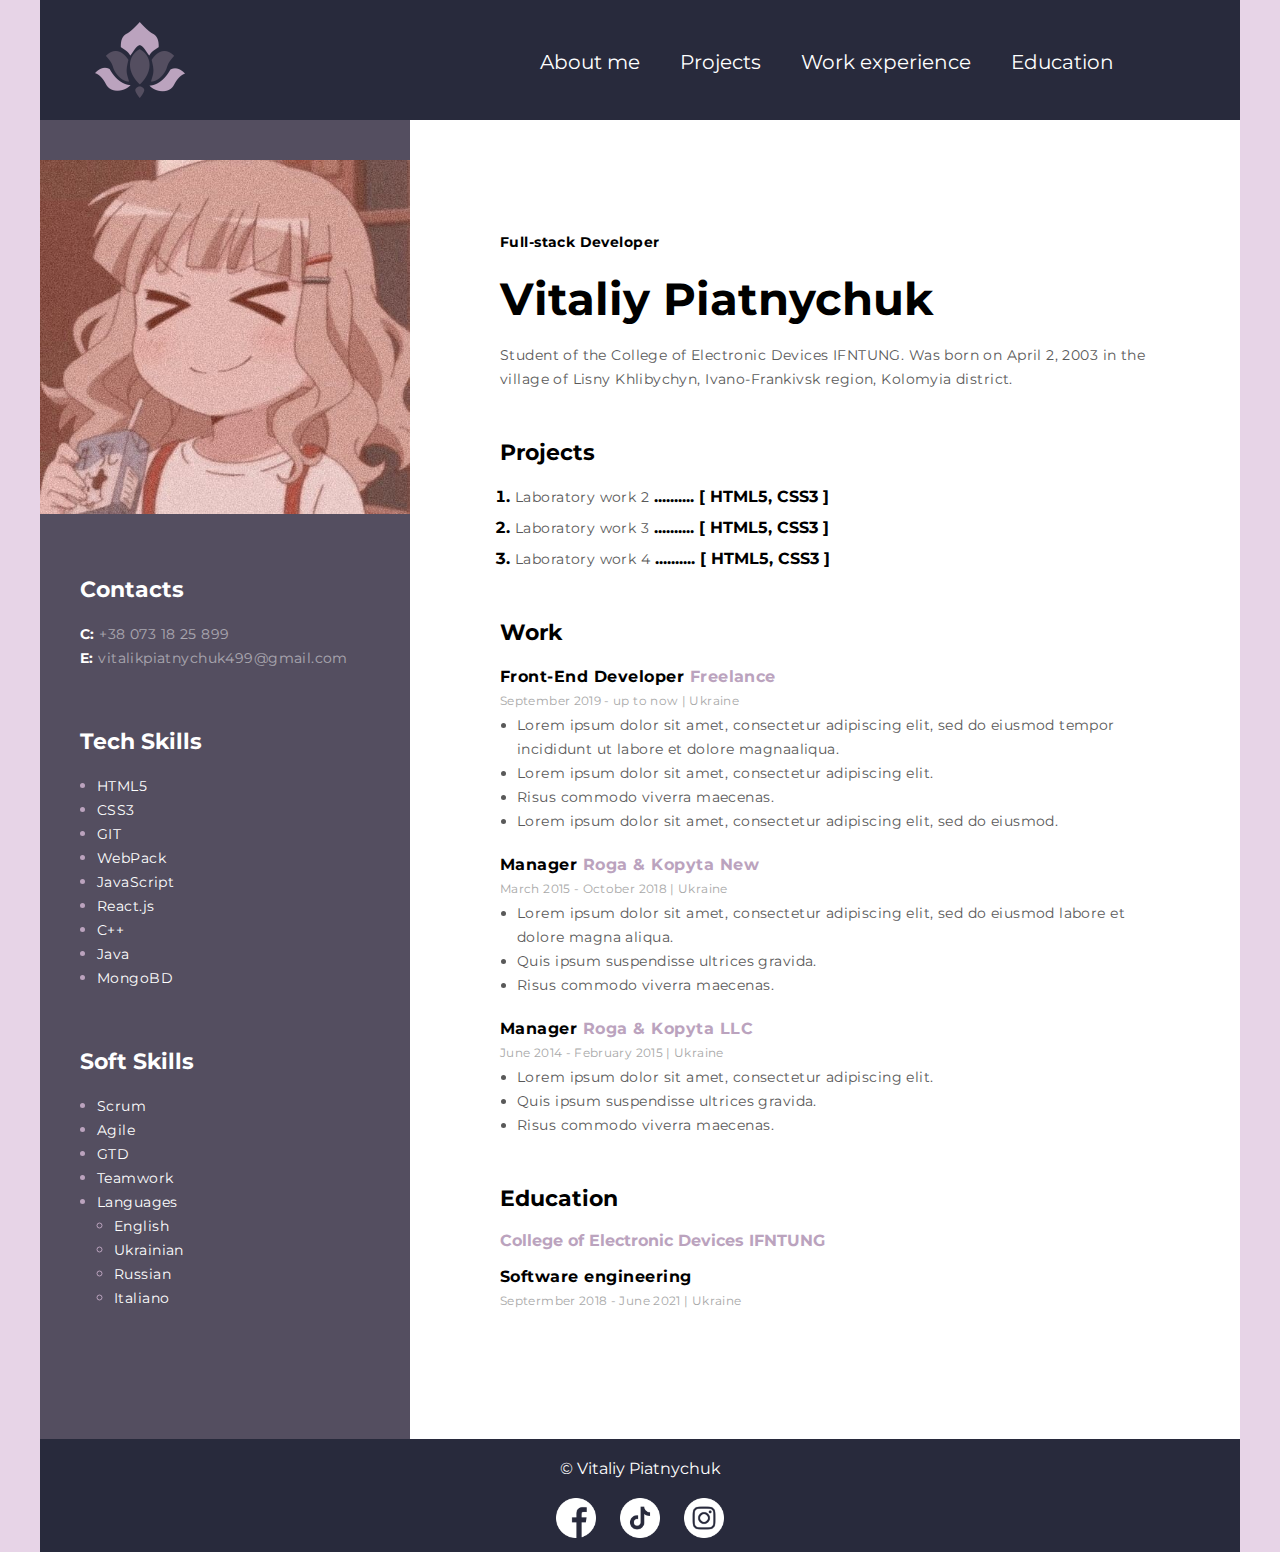
==== index.html @ 90b6b0eb "Add files via upload" ====
<!DOCTYPE html>
<html lang="uk">

<head>
    <meta charset="UTF-8">
    <meta name="viewport" content="width=device-width, initial-scale=1.0">
    <link rel="stylesheet" href="./css/style.css">
    <link rel="preconnect" href="https://fonts.gstatic.com">
    <link href="https://fonts.googleapis.com/css2?family=Montserrat&display=swap" rel="stylesheet">
    <link rel="stylesheet" type="text/css"
        href="https://cdnjs.cloudflare.com/ajax/libs/font-awesome/4.4.0/css/font-awesome.css">
    <script src="https://ajax.googleapis.com/ajax/libs/jquery/3.3.1/jquery.min.js"></script>
    <link rel="SHORTCUT ICON" href="./img/favicon.ico" type="image/x-icon">
    <title>My rezume</title>
</head>

<body>
    <div class="menu">
        <a href="./index.html"><img src="./img/logo.png" alt="logo" class="logo"></a>
        <nav>
            <ul>
                <li>
                    <a href="#about"> About me </a>
                </li>
                <li>
                    <a href="#projects">Projects </a>
                </li>
                <li>
                    <a href="#experience"> Work experience </a>
                </li>
                <li>
                    <a href="#education"> Education </a>
                </li>
            </ul>

        </nav>
    </div>
    <!-- main container -->
    <div class="container">
        <aside>
            <img src="./img/photo.jpg" alt="My photo" >
            <!-- Contacts -->
            <div class="aside-padding">
                <h3 class="tag-aside">
                    Contacts
                </h3>
                <div> <span class="symbol"> C: </span> <a class="link" href="tel:380731825899"> +38 073 18 25 899 </a> </div>

                <div> <span class="symbol"> E: </span> <a class="link" href="mailto:vitalikpiatnychuk499@gmail.com"> vitalikpiatnychuk499@gmail.com </a> </div>
            </div>

            <!-- tech skill container-->
            <div class="aside-padding">
                <h3 class="tag-aside">Tech Skills</h3>

                <ul>
                    <li class="dote">
                        <span class="list-text">HTML5</span>
                    </li>
                    <li class="dote">
                        <span class="list-text">CSS3</span>
                    </li>
                    <li class="dote">
                        <span class="list-text">GIT</span>
                    </li>
                    <li class="dote">
                        <span class="list-text">WebPack</span>
                    </li>
                    <li class="dote">
                        <span class="list-text">JavaScript</span>
                    </li>
                    <li class="dote">
                        <span class="list-text">React.js</span>
                    </li>
                    <li class="dote">
                        <span class="list-text">С++</span>
                    </li>
                    <li class="dote">
                        <span class="list-text">Java</span>
                    </li>
                    <li class="dote">
                        <span class="list-text">MongoBD</span>
                    </li>
                </ul>
            </div>

            <!-- soft skill container-->
            <div class="aside-padding">
                <h3 class="tag-aside">Soft Skills</h3>
            
                <ul>
                    <li class="dote">
                        <span class="list-text">Scrum</span>
                    </li>
                    <li class="dote">
                        <span class="list-text">Agile</span>
                    </li>
                    <li class="dote">
                        <span class="list-text">GTD</span>
                    </li>
                    <li class="dote">
                        <span class="list-text">Teamwork</span>
                    </li>
                    <li class="dote">
                        <span class="list-text">Languages</span>
                        <ul>
                            <li class="dote">
                                <span class="list-text">English</span>
                            </li>
                            <li class="dote">
                                <span class="list-text">Ukrainian</span>
                            </li>
                            <li class="dote">
                                <span class="list-text">Russian</span>
                            </li>
                            <li class="dote">
                                <span class="list-text">Italiano</span>
                            </li>
                        </ul>
                    </li>
                </ul>
            </div>
        </aside>

        <!-- about container -->
        <div class="about-me">
            <!-- about me main info container -->
            <div>
                <h2 class="profession">Full-stack Developer</h2>
                <h1 class="name" id="about">Vitaliy Piatnychuk</h1>

                <p class="faq-info">Student of the College of Electronic Devices IFNTUNG. Was born on April 2, 2003 in the village of Lisny Khlibychyn,
                Ivano-Frankivsk region, Kolomyia district.</p>
            </div>

            <!-- projects container -->
            <div>
                <h3 class="project" id="projects">Projects</h3>

                <ol>
                    <li class="list-number">
                        <a class="main-link" href="./lab2.html">Laboratory work 2</a>
                        <span>..........</span>
                        <span>[ HTML5, CSS3 ]</span>
                    </li>
                    <li class="list-number">
                        <a class="main-link" href="./lab3.html">Laboratory work 3</a>
                        <span>..........</span>
                        <span>[ HTML5, CSS3 ]</span>
                    </li>
                    <li class="list-number">
                        <a class="main-link" href="./lab4.html">Laboratory work 4</a>
                        <span>..........</span>
                        <span>[ HTML5, CSS3 ]</span>
                    </li>
                </ol>
            </div>

            <!-- work experience container -->
            <div>

                <h3 class="tag-main" id="experience">Work </h3>

                <!-- company 1 -->
                <div>
                    <h4 class="tag-main-item">Front-End Developer <span class="orange-item">Freelance</span></h4>
                    <span class="date-place">September 2019 - up to now | Ukraine</span>
                
                    <ul>
                        <li class="list-main-text">Lorem ipsum dolor sit amet, consectetur adipiscing elit, sed do eiusmod tempor incididunt ut labore et dolore magnaaliqua.</li>
                        <li class="list-main-text">Lorem ipsum dolor sit amet, consectetur adipiscing elit.</li>
                        <li class="list-main-text">Risus commodo viverra maecenas.</li>
                        <li class="list-main-text">Lorem ipsum dolor sit amet, consectetur adipiscing elit, sed do eiusmod.</li>
                    </ul>
                </div>
            
                <!-- company 2 -->
                <div>
                    <h4 class="tag-main-item">Manager <span class="orange-item">Roga & Kopyta New</span></h4>
                    <span class="date-place">March 2015 - October 2018 | Ukraine</span>
                
                    <ul>
                        <li class="list-main-text">Lorem ipsum dolor sit amet, consectetur adipiscing elit, sed do eiusmod labore et dolore magna aliqua.</li>
                        <li class="list-main-text">Quis ipsum suspendisse ultrices gravida.</li>
                        <li class="list-main-text">Risus commodo viverra maecenas.</li>
                    </ul>
                </div>

                <!-- company 3 -->
                <div>
                    <h4 class="tag-main-item">Manager <span class="orange-item">Roga & Kopyta LLC</span></h4>
                    <span class="date-place">June 2014 - February 2015 | Ukraine</span>
                
                    <ul>
                        <li class="list-main-text">Lorem ipsum dolor sit amet, consectetur adipiscing elit.</li>
                        <li class="list-main-text">Quis ipsum suspendisse ultrices gravida.</li>
                        <li class="list-main-text">Risus commodo viverra maecenas.</li>
                    </ul>
                </div>
                

                
            </div>

            <!-- Education container -->
            <div>
                <h3 class="tag-main" id="education">Education</h3>
                
                
                <div>
                    <h4 class="orange-item">College of Electronic Devices IFNTUNG</h4>
                    <h4 class="specialization">Software engineering</h4>
                    <span class="date-place">Septermber 2018 - June 2021 | Ukraine</span>
                </div>
            </div>
        </div>
    </div>
    <div class="footer">
        <span>&copy; Vitaliy Piatnychuk</span>
        <ul class="social-icons">
            <li><a href="https://www.facebook.com/vitalik.piatnychuk.7" target="_blank"><img src='./img/facebook.png' alt="facebook icon"/></a></li>
            <li><a href="https://www.tiktok.com/@vv_piarchuk_vv" target="_blank"><img src='./img/tiktok.png' alt="tiktok icon"/></a></li>
            <li><a href="https://www.instagram.com/vv_piarchuk_vv/" target="_blank"><img src='./img/instagram.png' alt="instagram icon"/></a></li>
        </ul>
    </div>
    <!--Scroll To Top-->
        <a href="/#" class="scroll-top" style="display: none;"><i class="fa fa-chevron-up"></i></a>
        <!-- Scroll To Top-->
            <script>
                $(window).scroll(function () {
                    if ($(this).scrollTop() > 100) {
                        $('.scroll-top').fadeIn();
                    } else {
                        $('.scroll-top').fadeOut();
                    }
                });
                $('.scroll-top').click(function () {
                    $("html, body").animate({
                        scrollTop: 0
                    }, 0);
                    return false;
                });
            </script>
</body>
</html>
---- css/style.css ----
* {
  padding: 0;
  margin: 0;
  box-sizing: border-box;
}

html {
  scroll-behavior: smooth;
}

body {
  background: #e7d4e7;
  font-family: "Montserrat", sans-serif;
}

.menu {
  display: flex;
  text-align: center;
  width: 1200px;
  height: 120px;
  padding: 10px;
  background: #282a3c;
  color: #ffffff;
  margin: auto;
}

.menu nav a {
  text-decoration: none;
  color: #fff;
}

.menu nav a:hover {
  text-decoration: none;
  color: #bba3be;
}

.menu nav ul {
  display: flex;
  justify-content: space-between;
  margin-top: 40px;
  margin-left: 330px;
}

.menu nav ul li {
  list-style-type: none;
  margin-left: 20px;
  margin-right: 20px;
  font-size: 20px;
}

.logo {
  margin-left: 40px;
  background: no-repeat;
  height: 100px;
  width: 100px;
  text-align: left;
}

aside {
  width: 370px;
  height: 1319px;
   background-color: #544e60;/* #1e2939 */
  padding-top: 40px;
  padding-bottom: 40px;
}

img {
  width: 370px;
  height: 354px;
  background-color: #f5f7fa;
}
.container {
  display: flex;
  width: 1200px;
  height: auto;
  margin: auto;
  background-color: #ffffff;
}

.about-me {
  padding-top: 110px;
  padding-bottom: 110px;
  padding-left: 90px;
  padding-right: 90px;
}

.tag-aside {
  padding-top: 60px;
  padding-bottom: 20px;
  font-size: 22px;
  line-height: 24px;
  font-weight: 700;
  color: #ffffff;
}

.aside-padding {
  padding-left: 40px;
  padding-right: 40px;
}

.link {
  opacity: 0.5;
  font-family: Montserrat;
  font-size: 14px;
  line-height: 24px;
  font-weight: 400;
  letter-spacing: 0.03em;
  color: #ffffff;
  text-decoration: none;
}

.symbol {
  font-family: Montserrat;
  font-size: 14px;
  line-height: 24px;
  font-weight: 700;
  letter-spacing: 0.03em;
  color: #ffffff;
}

.dote {
  color: #bba3be;
  margin-left: 17px;
}

.list-text {
  font-family: Montserrat;
  font-size: 14px;
  line-height: 24px;
  font-weight: 400;
  letter-spacing: 0.03em;
  color: #ffffff;
}

.profession {
  font-family: Montserrat;
  font-size: 14px;
  line-height: 24px;
  font-weight: 700;
  letter-spacing: 0.03em;
  color: #000000;
}

.name {
  font-family: Montserrat;
  font-size: 45px;
  line-height: 89px;
  font-weight: 700;
  color: #000000;
}

.faq-info {
  font-family: Montserrat;
  font-size: 14px;
  line-height: 24px;
  font-weight: 400;
  letter-spacing: 0.03em;
  color: #595959;
}

.tag-main {
  font-family: Montserrat;
  font-size: 22px;
  line-height: 24px;
  font-weight: 700;
  color: #000000;
  margin-top: 50px;
}

.project {
  font-family: Montserrat;
  font-size: 22px;
  line-height: 24px;
  font-weight: 700;
  color: #000000;
  margin-top: 50px;
  margin-bottom: 20px;
}

.tag-main-item {
  font-family: Montserrat;
  font-size: 16px;
  line-height: 24px;
  font-weight: 700;
  letter-spacing: 0.03em;
  color: #000000;
  margin-top: 20px;
}

.orange-item {
  color: #bba3be;
  margin-top: 20px;
  margin-bottom: 15px;
}

.specialization {
  font-family: Montserrat;
  font-size: 16px;
  line-height: 24px;
  font-weight: 700;
  letter-spacing: 0.03em;
  color: #000000;
  margin-top: 15px;
}

.list-number {
  margin-left: 15px;
  margin-top: 7px;
  font-weight: 700;
}

.main-link {
  font-family: Montserrat;
  font-size: 14px;
  line-height: 24px;
  font-weight: 400;
  letter-spacing: 0.03em;
  color: #595959;
  margin-top: 40px;
  text-decoration: none;
}

.date-place {
  font-family: Montserrat;
  font-size: 12px;
  line-height: 24px;
  font-weight: 400;
  letter-spacing: 0.03em;
  color: #a8a8a8;
  margin-bottom: 20px;
}

.list-main-text {
  margin-left: 17px;
  font-family: Montserrat;
  font-size: 14px;
  line-height: 24px;
  font-weight: 400;
  letter-spacing: 0.03em;
  color: #595959;
}

.footer {
  text-align: center;
  width: 1200px;
  padding-top: 20px;
  padding-bottom: 10px;
  background: #282a3c;
  color: #ffffff;
  margin: auto;
}

.social-icons {
  margin-left: 20px;
  margin-top: 20px;
  text-align: center;
}
.social-icons li {
  display: inline-block;
  list-style-type: none;
}
.social-icons li a {
  border-bottom: none;
}
.social-icons li img {
  width: 40px;
  height: 40px;
  margin-right: 20px;
  background: no-repeat;
}

.scroll-top {
  background: #000000;
  box-shadow: 0 0 2px rgba(0, 0, 0, 0.4);
  bottom: 20px;
  height: 40px;
  width: 40px;
  position: fixed;
  border-radius: 1px;
  right: 20px;
  text-align: center;
  overflow: hidden;
  z-index: 9999;
  opacity: 0.5;
}

.scroll-top i {
  font-size: 14px;
  line-height: 40px;
  color: #fff !important;
}
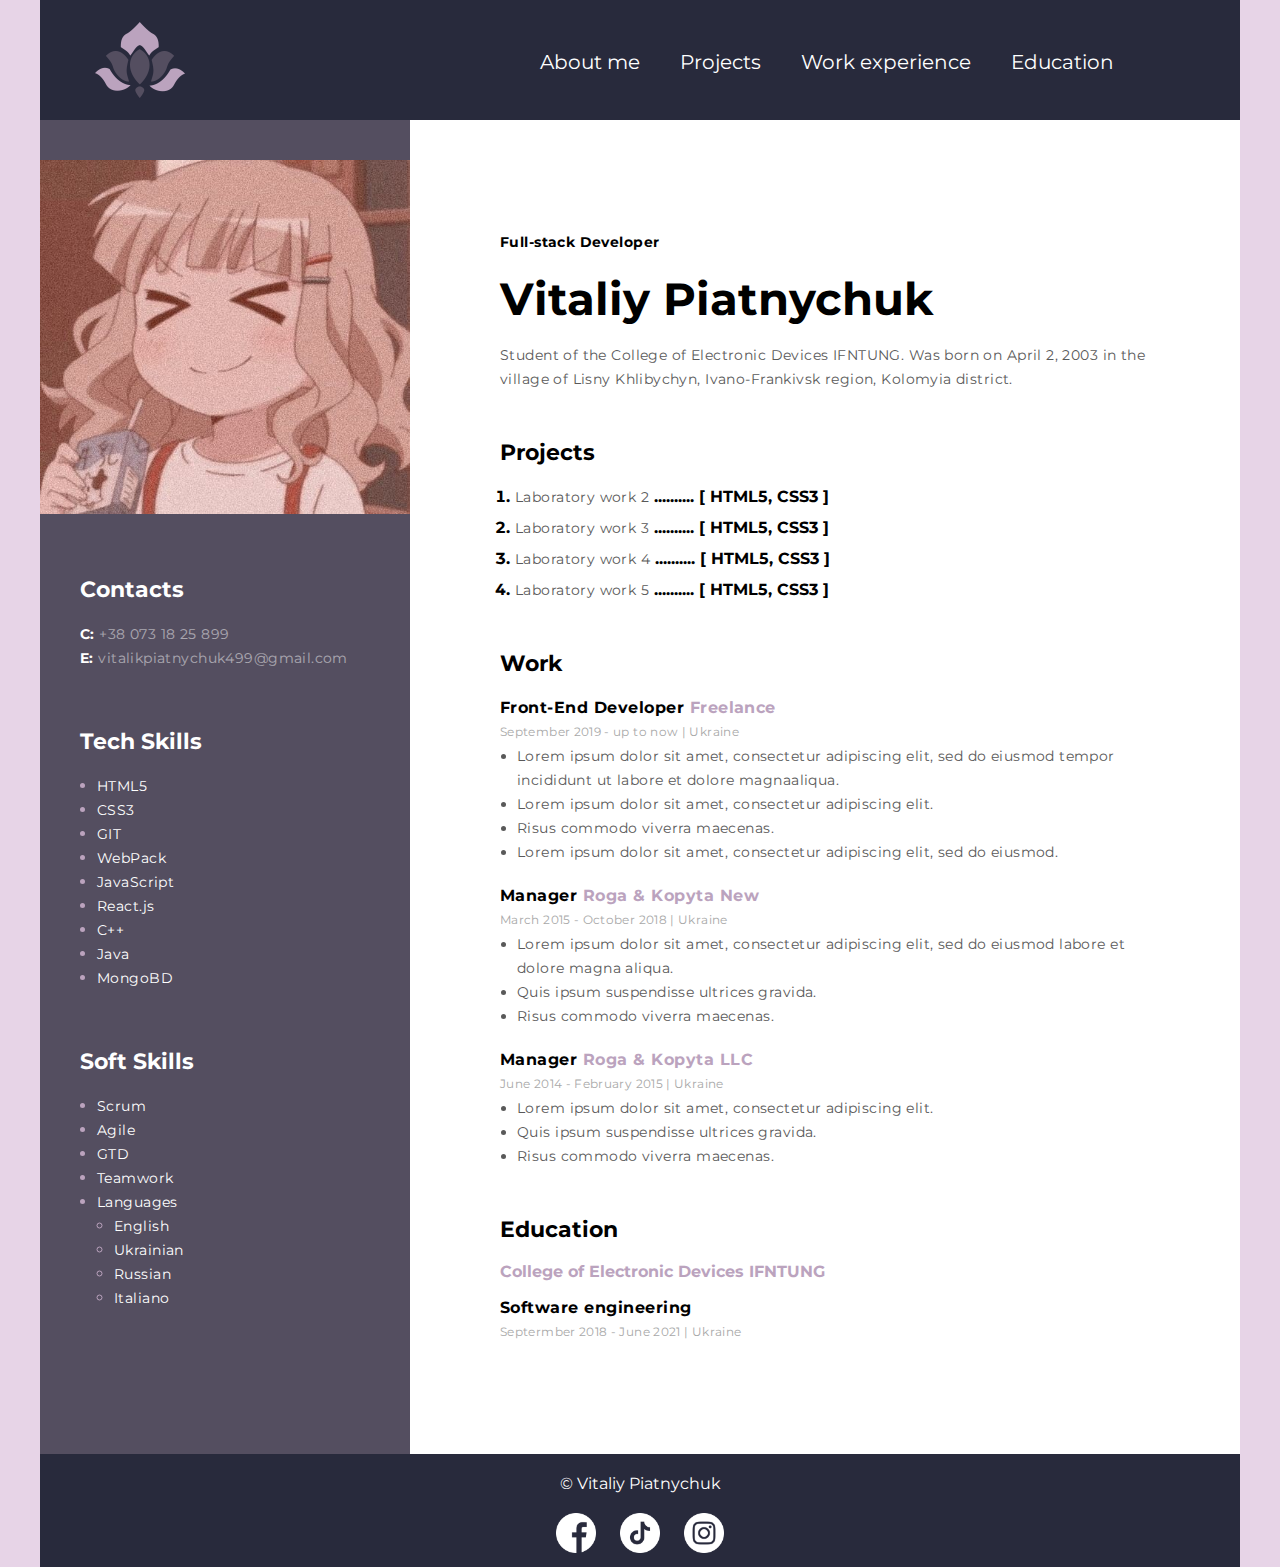
==== commit d7f0dc80: "Add files via upload" ====
--- a/index.html
+++ b/index.html
@@ -150,6 +150,11 @@
                     </li>
                     <li class="list-number">
                         <a class="main-link" href="./lab4.html">Laboratory work 4</a>
+                        <span>..........</span>
+                        <span>[ HTML5, CSS3 ]</span>
+                    </li>
+                    <li class="list-number">
+                        <a class="main-link" href="./lab5.html">Laboratory work 5</a>
                         <span>..........</span>
                         <span>[ HTML5, CSS3 ]</span>
                     </li>
--- a/css/style.css
+++ b/css/style.css
@@ -58,7 +58,7 @@
 
 aside {
   width: 370px;
-  height: 1319px;
+  height: auto;
    background-color: #544e60;/* #1e2939 */
   padding-top: 40px;
   padding-bottom: 40px;
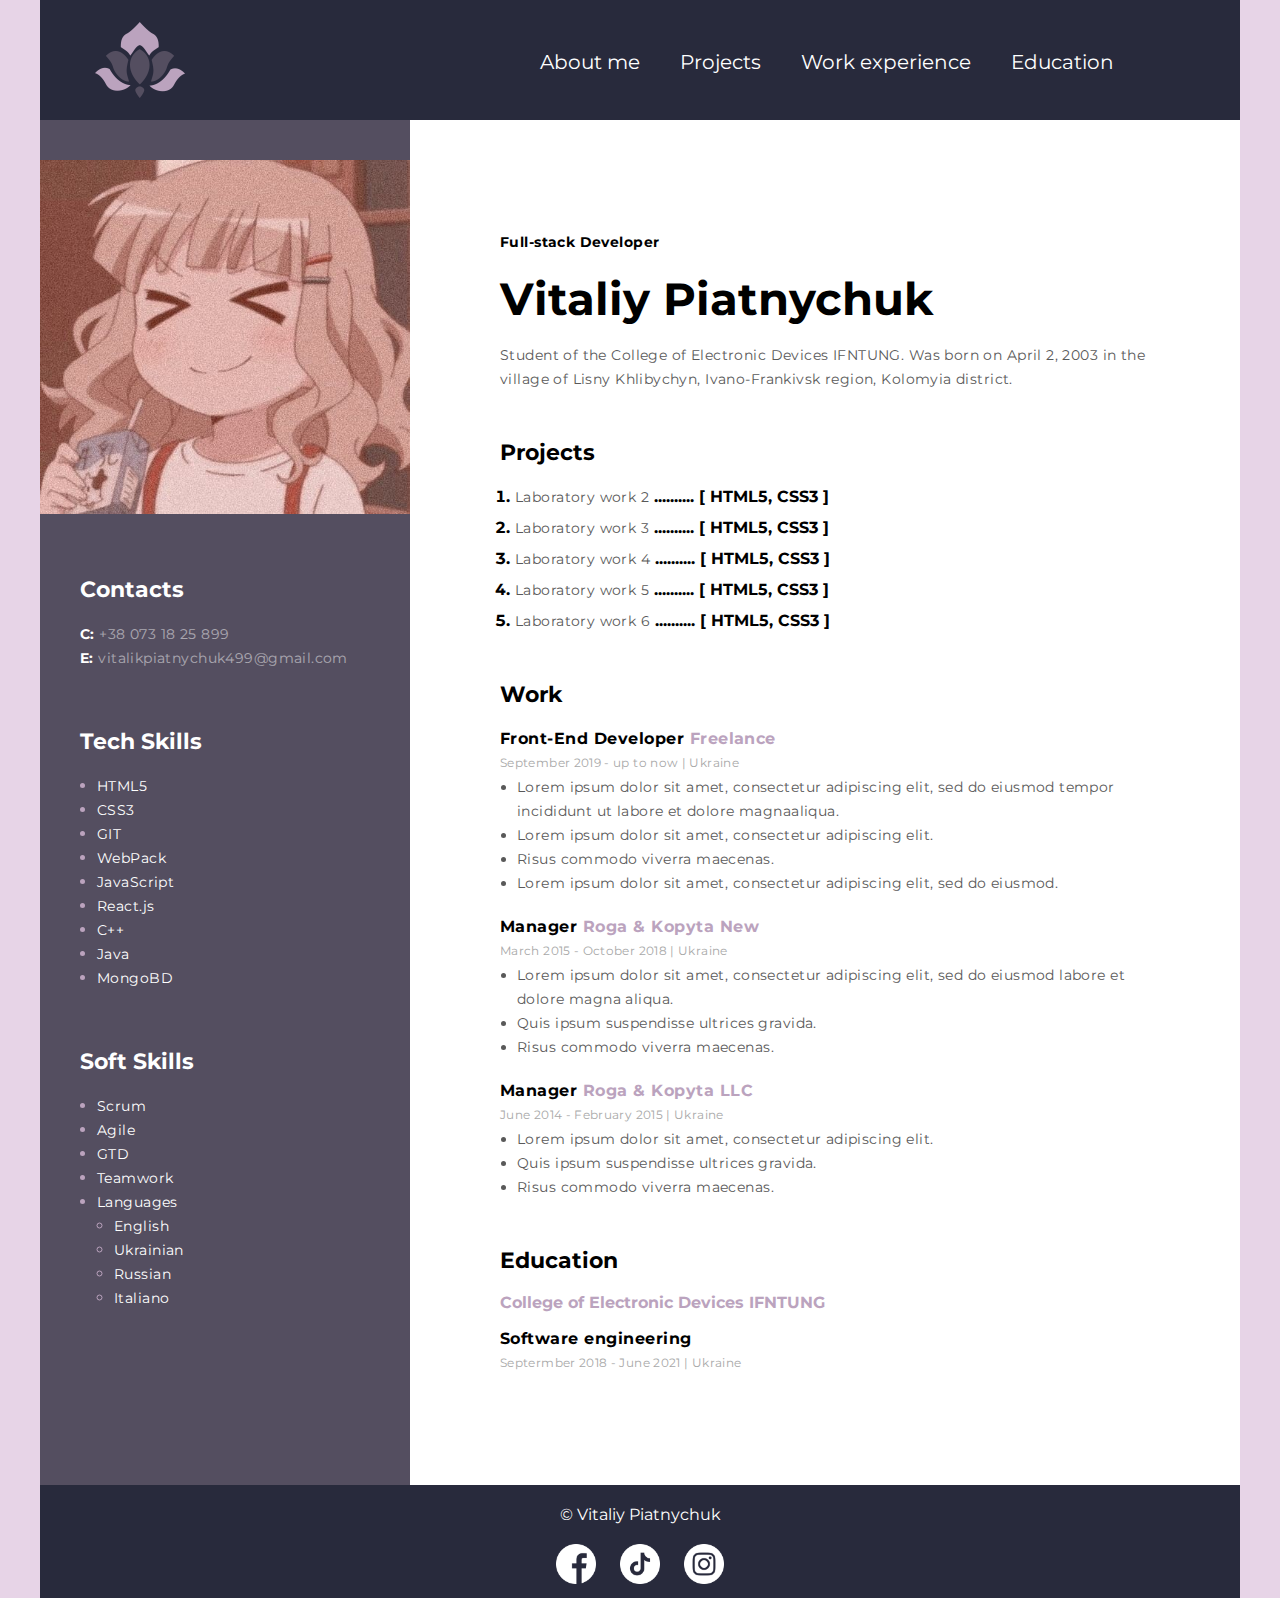
==== commit b6c286d2: "Add files via upload" ====
--- a/index.html
+++ b/index.html
@@ -155,6 +155,11 @@
                     </li>
                     <li class="list-number">
                         <a class="main-link" href="./lab5.html">Laboratory work 5</a>
+                        <span>..........</span>
+                        <span>[ HTML5, CSS3 ]</span>
+                    </li>
+                    <li class="list-number">
+                        <a class="main-link" href="./lab6.html">Laboratory work 6</a>
                         <span>..........</span>
                         <span>[ HTML5, CSS3 ]</span>
                     </li>
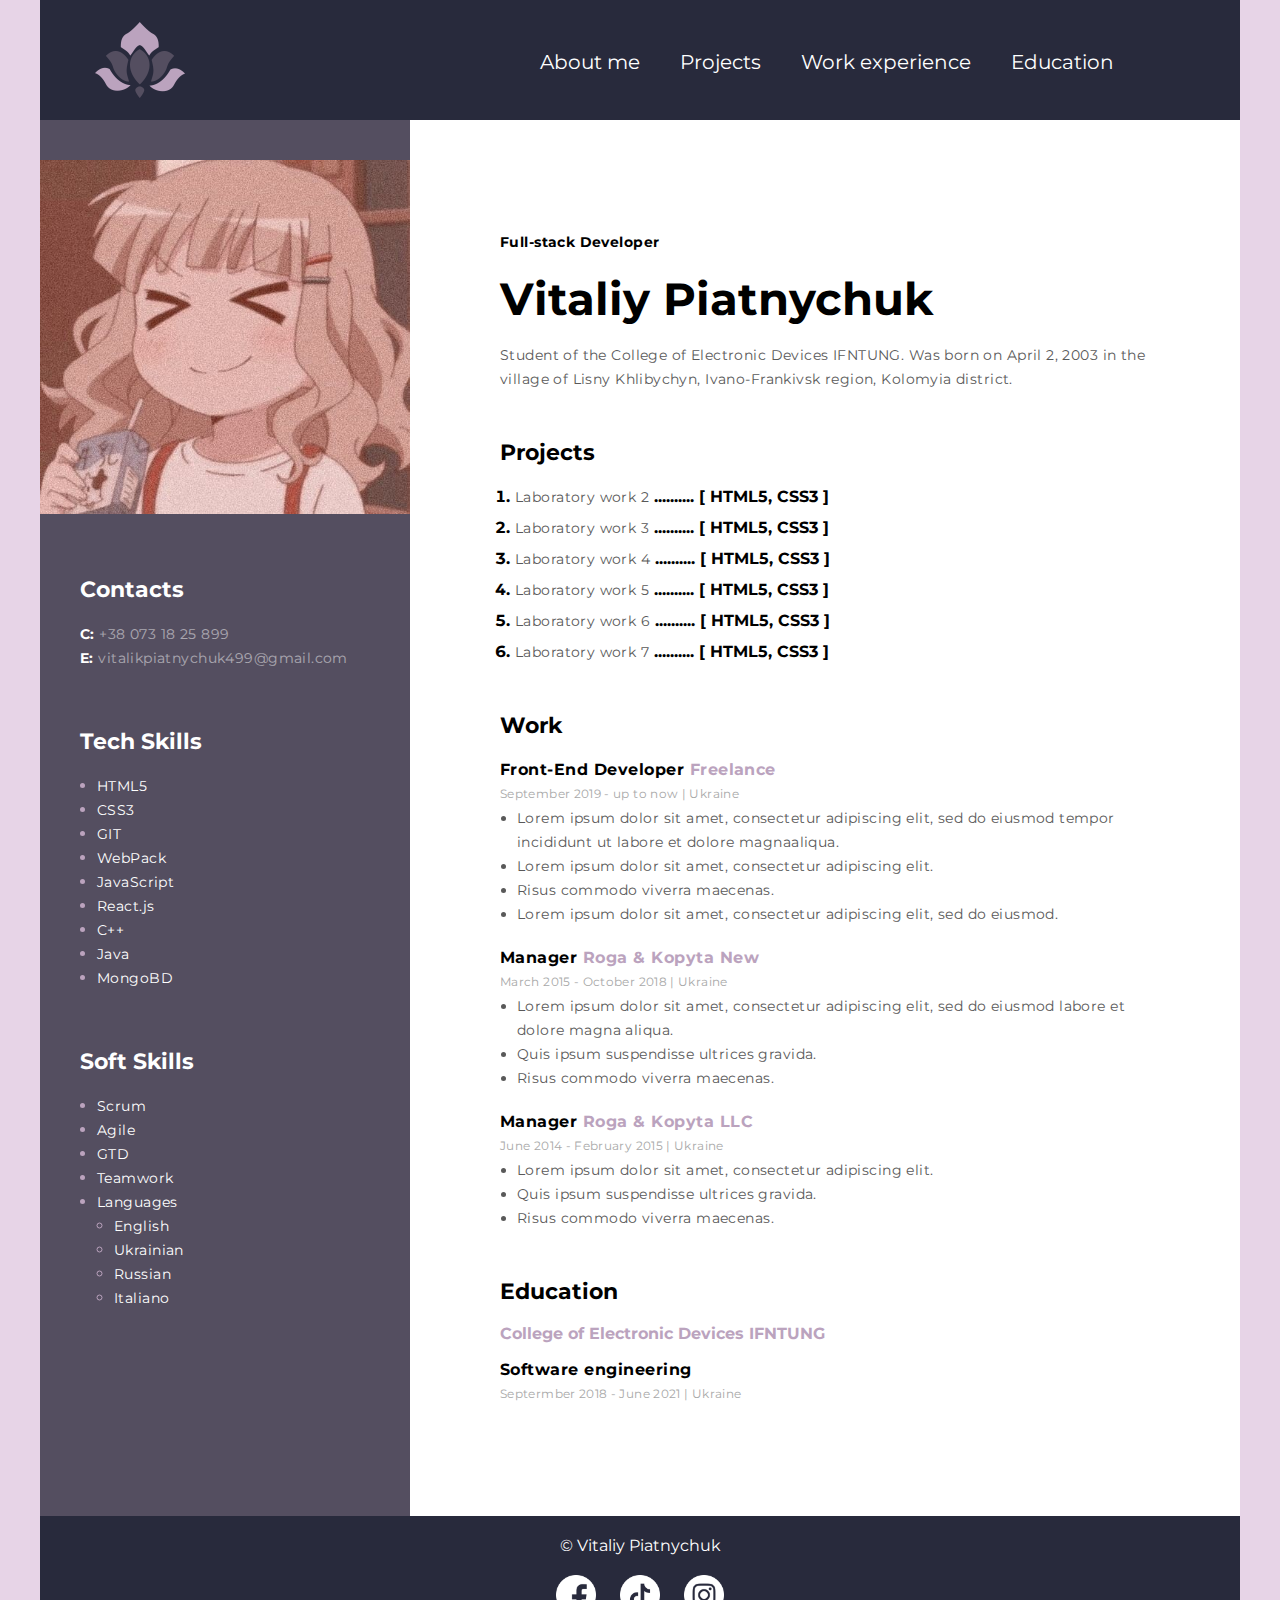
==== commit b23420be: "Add files via upload" ====
--- a/index.html
+++ b/index.html
@@ -160,6 +160,11 @@
                     </li>
                     <li class="list-number">
                         <a class="main-link" href="./lab6.html">Laboratory work 6</a>
+                        <span>..........</span>
+                        <span>[ HTML5, CSS3 ]</span>
+                    </li>
+                    <li class="list-number">
+                        <a class="main-link" href="./lab7.html">Laboratory work 7</a>
                         <span>..........</span>
                         <span>[ HTML5, CSS3 ]</span>
                     </li>
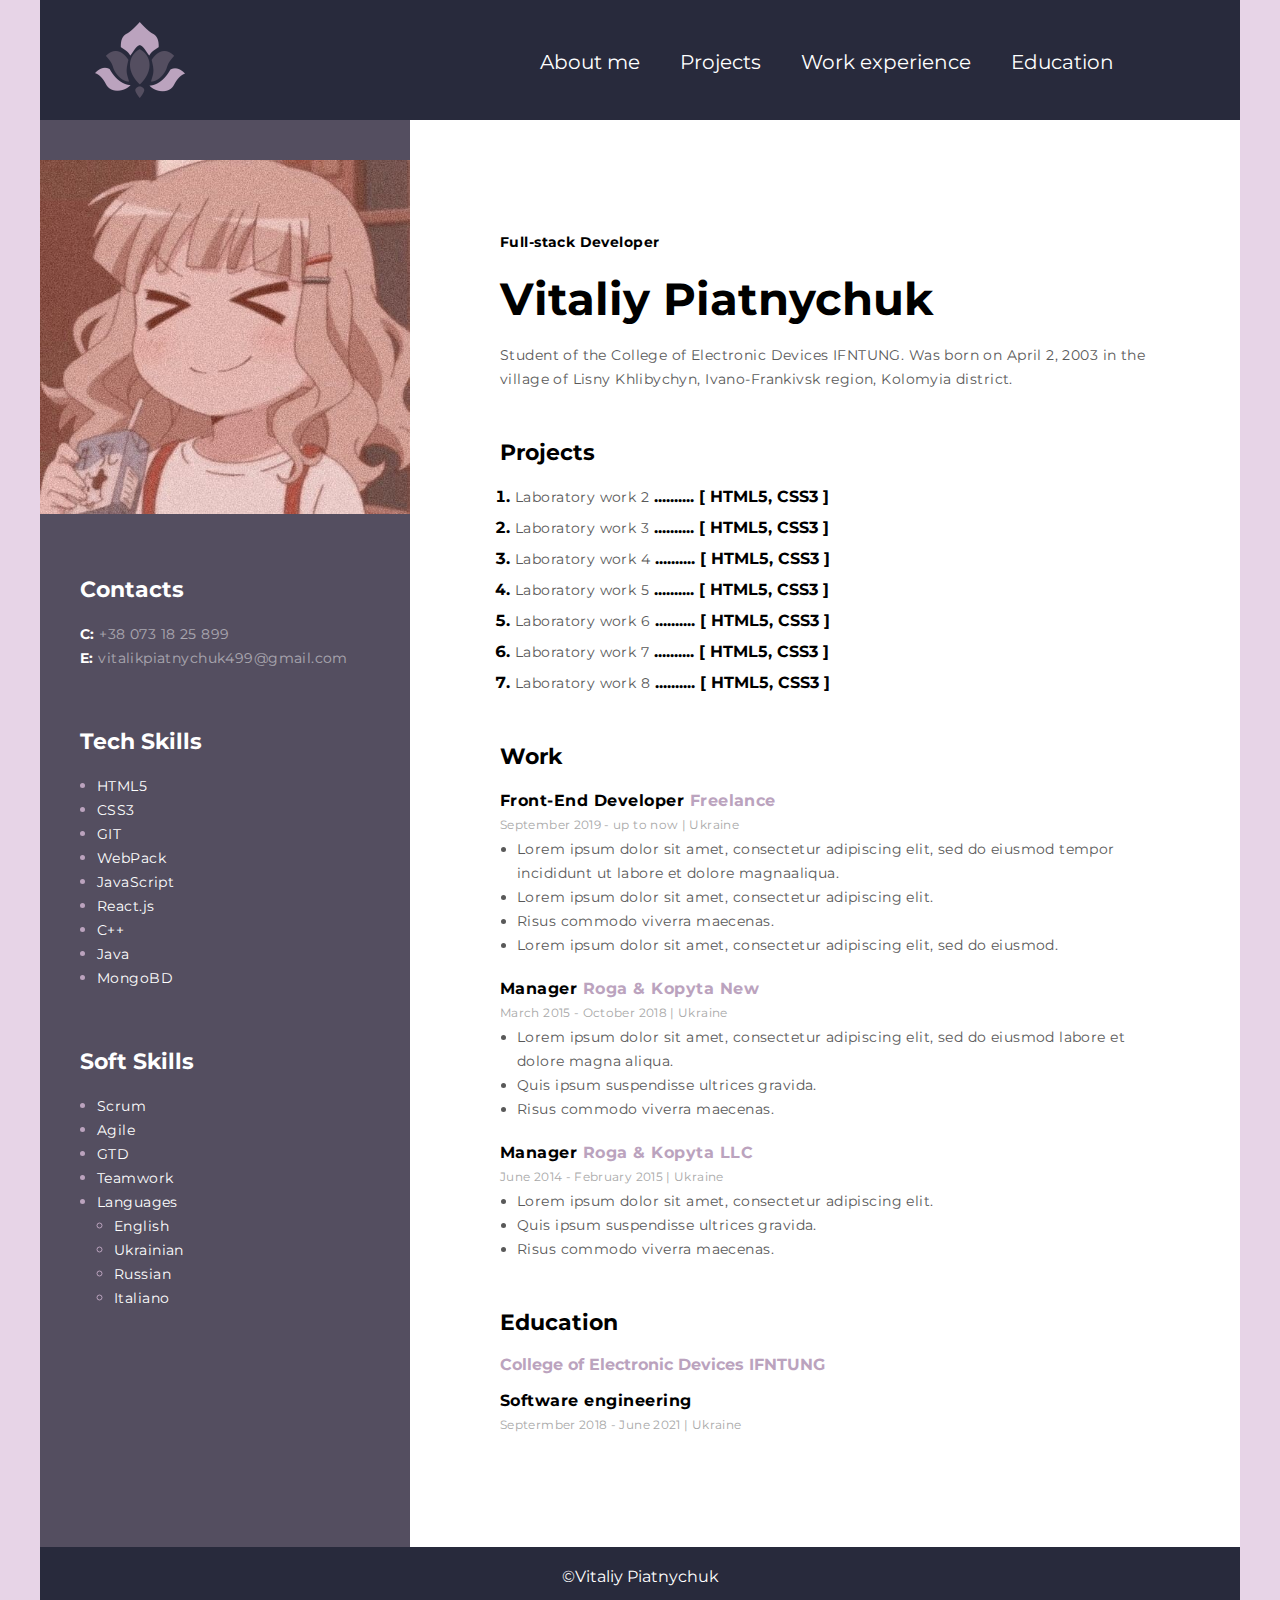
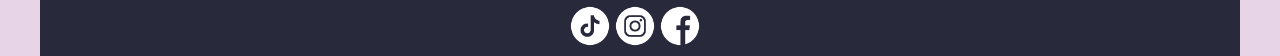
==== commit 19bc4ac3: "Add files via upload" ====
--- a/index.html
+++ b/index.html
@@ -139,32 +139,37 @@
 
                 <ol>
                     <li class="list-number">
-                        <a class="main-link" href="./lab2.html">Laboratory work 2</a>
-                        <span>..........</span>
-                        <span>[ HTML5, CSS3 ]</span>
-                    </li>
-                    <li class="list-number">
-                        <a class="main-link" href="./lab3.html">Laboratory work 3</a>
-                        <span>..........</span>
-                        <span>[ HTML5, CSS3 ]</span>
-                    </li>
-                    <li class="list-number">
-                        <a class="main-link" href="./lab4.html">Laboratory work 4</a>
-                        <span>..........</span>
-                        <span>[ HTML5, CSS3 ]</span>
-                    </li>
-                    <li class="list-number">
-                        <a class="main-link" href="./lab5.html">Laboratory work 5</a>
-                        <span>..........</span>
-                        <span>[ HTML5, CSS3 ]</span>
-                    </li>
-                    <li class="list-number">
-                        <a class="main-link" href="./lab6.html">Laboratory work 6</a>
-                        <span>..........</span>
-                        <span>[ HTML5, CSS3 ]</span>
-                    </li>
-                    <li class="list-number">
-                        <a class="main-link" href="./lab7.html">Laboratory work 7</a>
+                        <a class="main-link" href="./lab/lab2.html">Laboratory work 2</a>
+                        <span>..........</span>
+                        <span>[ HTML5, CSS3 ]</span>
+                    </li>
+                    <li class="list-number">
+                        <a class="main-link" href="./lab/lab3.html">Laboratory work 3</a>
+                        <span>..........</span>
+                        <span>[ HTML5, CSS3 ]</span>
+                    </li>
+                    <li class="list-number">
+                        <a class="main-link" href="./lab/lab4.html">Laboratory work 4</a>
+                        <span>..........</span>
+                        <span>[ HTML5, CSS3 ]</span>
+                    </li>
+                    <li class="list-number">
+                        <a class="main-link" href="./lab/lab5.html">Laboratory work 5</a>
+                        <span>..........</span>
+                        <span>[ HTML5, CSS3 ]</span>
+                    </li>
+                    <li class="list-number">
+                        <a class="main-link" href="./lab/lab6.html">Laboratory work 6</a>
+                        <span>..........</span>
+                        <span>[ HTML5, CSS3 ]</span>
+                    </li>
+                    <li class="list-number">
+                        <a class="main-link" href="./lab/lab7.html">Laboratory work 7</a>
+                        <span>..........</span>
+                        <span>[ HTML5, CSS3 ]</span>
+                    </li>
+                    <li class="list-number">
+                        <a class="main-link" href="./lab/lab8/lab8_index.html">Laboratory work 8</a>
                         <span>..........</span>
                         <span>[ HTML5, CSS3 ]</span>
                     </li>
@@ -231,12 +236,12 @@
         </div>
     </div>
     <div class="footer">
-        <span>&copy; Vitaliy Piatnychuk</span>
-        <ul class="social-icons">
-            <li><a href="https://www.facebook.com/vitalik.piatnychuk.7" target="_blank"><img src='./img/facebook.png' alt="facebook icon"/></a></li>
-            <li><a href="https://www.tiktok.com/@vv_piarchuk_vv" target="_blank"><img src='./img/tiktok.png' alt="tiktok icon"/></a></li>
-            <li><a href="https://www.instagram.com/vv_piarchuk_vv/" target="_blank"><img src='./img/instagram.png' alt="instagram icon"/></a></li>
-        </ul>
+        <span>&copy;Vitaliy Piatnychuk</span>
+        <div class="social-icons">
+            <a href="https://www.tiktok.com/@vv_piarchuk_vv" target="_blank"><div class="bg-tiktok"></div></a>
+            <a href="https://www.instagram.com/vv_piarchuk_vv/" target="_blank"><div class="bg-instagram"></div></a>
+            <a href="https://www.facebook.com/vitalik.piatnychuk.7" target="_blank"><div class="bg-facebook"></div></a>
+        </div>
     </div>
     <!--Scroll To Top-->
         <a href="/#" class="scroll-top" style="display: none;"><i class="fa fa-chevron-up"></i></a>
--- a/css/style.css
+++ b/css/style.css
@@ -59,7 +59,7 @@
 aside {
   width: 370px;
   height: auto;
-   background-color: #544e60;/* #1e2939 */
+  background-color: #544e60; /* #1e2939 */
   padding-top: 40px;
   padding-bottom: 40px;
 }
@@ -251,22 +251,40 @@
 }
 
 .social-icons {
-  margin-left: 20px;
   margin-top: 20px;
-  text-align: center;
-}
-.social-icons li {
-  display: inline-block;
-  list-style-type: none;
-}
-.social-icons li a {
-  border-bottom: none;
-}
-.social-icons li img {
-  width: 40px;
-  height: 40px;
-  margin-right: 20px;
-  background: no-repeat;
+  display: flex;
+  justify-content: center;
+}
+
+.social-icons div[class="bg-instagram"] {
+  width: 40px;
+  height: 40px;
+  background-image: url(/img/css_sprites.png);
+  background-position: center;
+  background-size: auto 100%;
+  margin-left: -5px;
+}
+
+.social-icons div[class="bg-tiktok"] {
+  width: 40px;
+  height: 40px;
+  background-image: url(/img/css_sprites.png);
+  background-position: left;
+  background-size: auto 100%;
+  margin-left: -10px;
+}
+
+.social-icons div[class="bg-facebook"] {
+  width: 40px;
+  height: 40px;
+  background-image: url(/img/css_sprites.png);
+  background-position: right;
+  background-size: auto 100%;
+}
+
+.social-icons a {
+  height: 40px;
+  width: 40px;
 }
 
 .scroll-top {
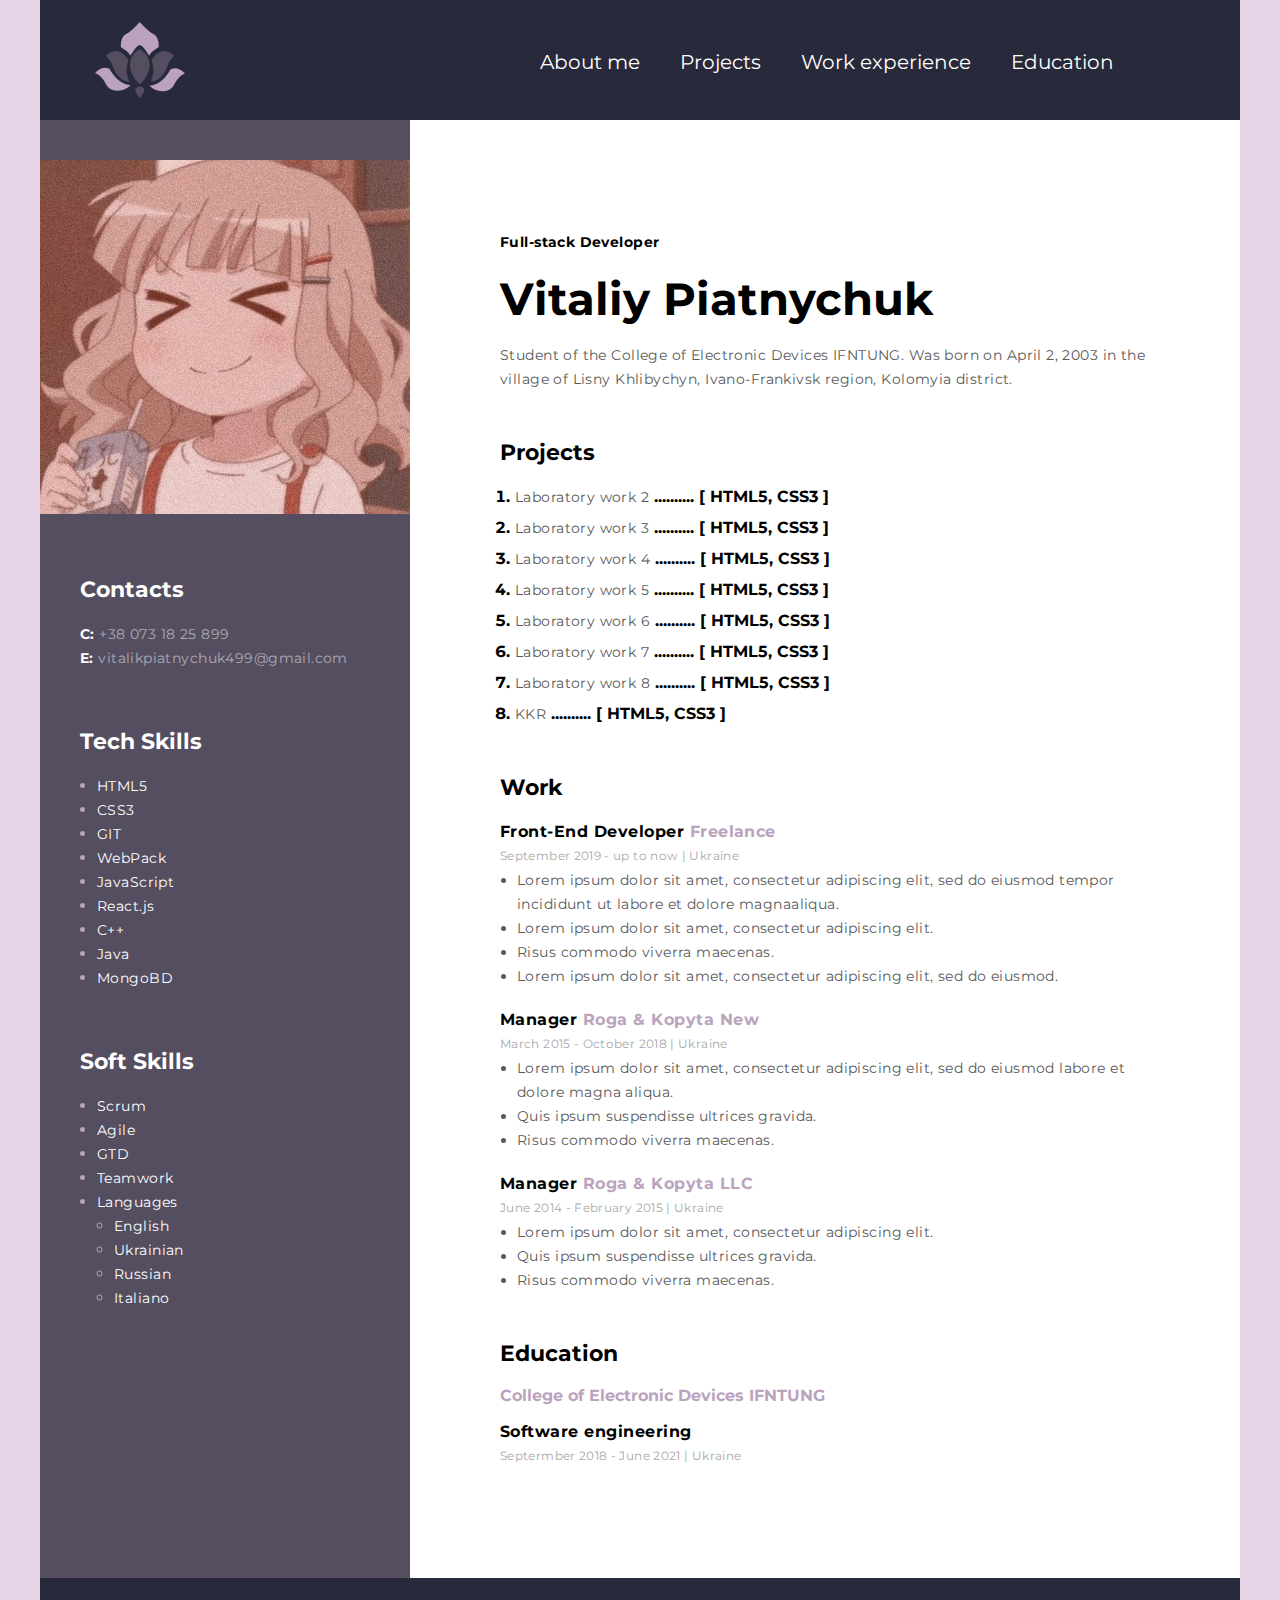
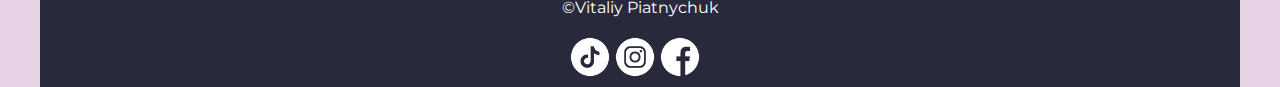
==== commit 407d79b7: "Add files via upload" ====
--- a/index.html
+++ b/index.html
@@ -10,7 +10,7 @@
     <link rel="stylesheet" type="text/css"
         href="https://cdnjs.cloudflare.com/ajax/libs/font-awesome/4.4.0/css/font-awesome.css">
     <script src="https://ajax.googleapis.com/ajax/libs/jquery/3.3.1/jquery.min.js"></script>
-    <link rel="SHORTCUT ICON" href="./img/favicon.ico" type="image/x-icon">
+    <link rel="SHORTCUT ICON" href="../img/favicon.ico" type="image/x-icon">
     <title>My rezume</title>
 </head>
 
@@ -170,6 +170,11 @@
                     </li>
                     <li class="list-number">
                         <a class="main-link" href="./lab/lab8/lab8_index.html">Laboratory work 8</a>
+                        <span>..........</span>
+                        <span>[ HTML5, CSS3 ]</span>
+                    </li>
+                    <li class="list-number">
+                        <a class="main-link" href="./lab/KKR/index.html">KKR</a>
                         <span>..........</span>
                         <span>[ HTML5, CSS3 ]</span>
                     </li>
--- a/css/style.css
+++ b/css/style.css
@@ -259,7 +259,7 @@
 .social-icons div[class="bg-instagram"] {
   width: 40px;
   height: 40px;
-  background-image: url(/img/css_sprites.png);
+  background-image: url("../img/css_sprites.png");
   background-position: center;
   background-size: auto 100%;
   margin-left: -5px;
@@ -268,7 +268,7 @@
 .social-icons div[class="bg-tiktok"] {
   width: 40px;
   height: 40px;
-  background-image: url(/img/css_sprites.png);
+  background-image: url("../img/css_sprites.png");
   background-position: left;
   background-size: auto 100%;
   margin-left: -10px;
@@ -277,7 +277,7 @@
 .social-icons div[class="bg-facebook"] {
   width: 40px;
   height: 40px;
-  background-image: url(/img/css_sprites.png);
+  background-image: url("../img/css_sprites.png");
   background-position: right;
   background-size: auto 100%;
 }
